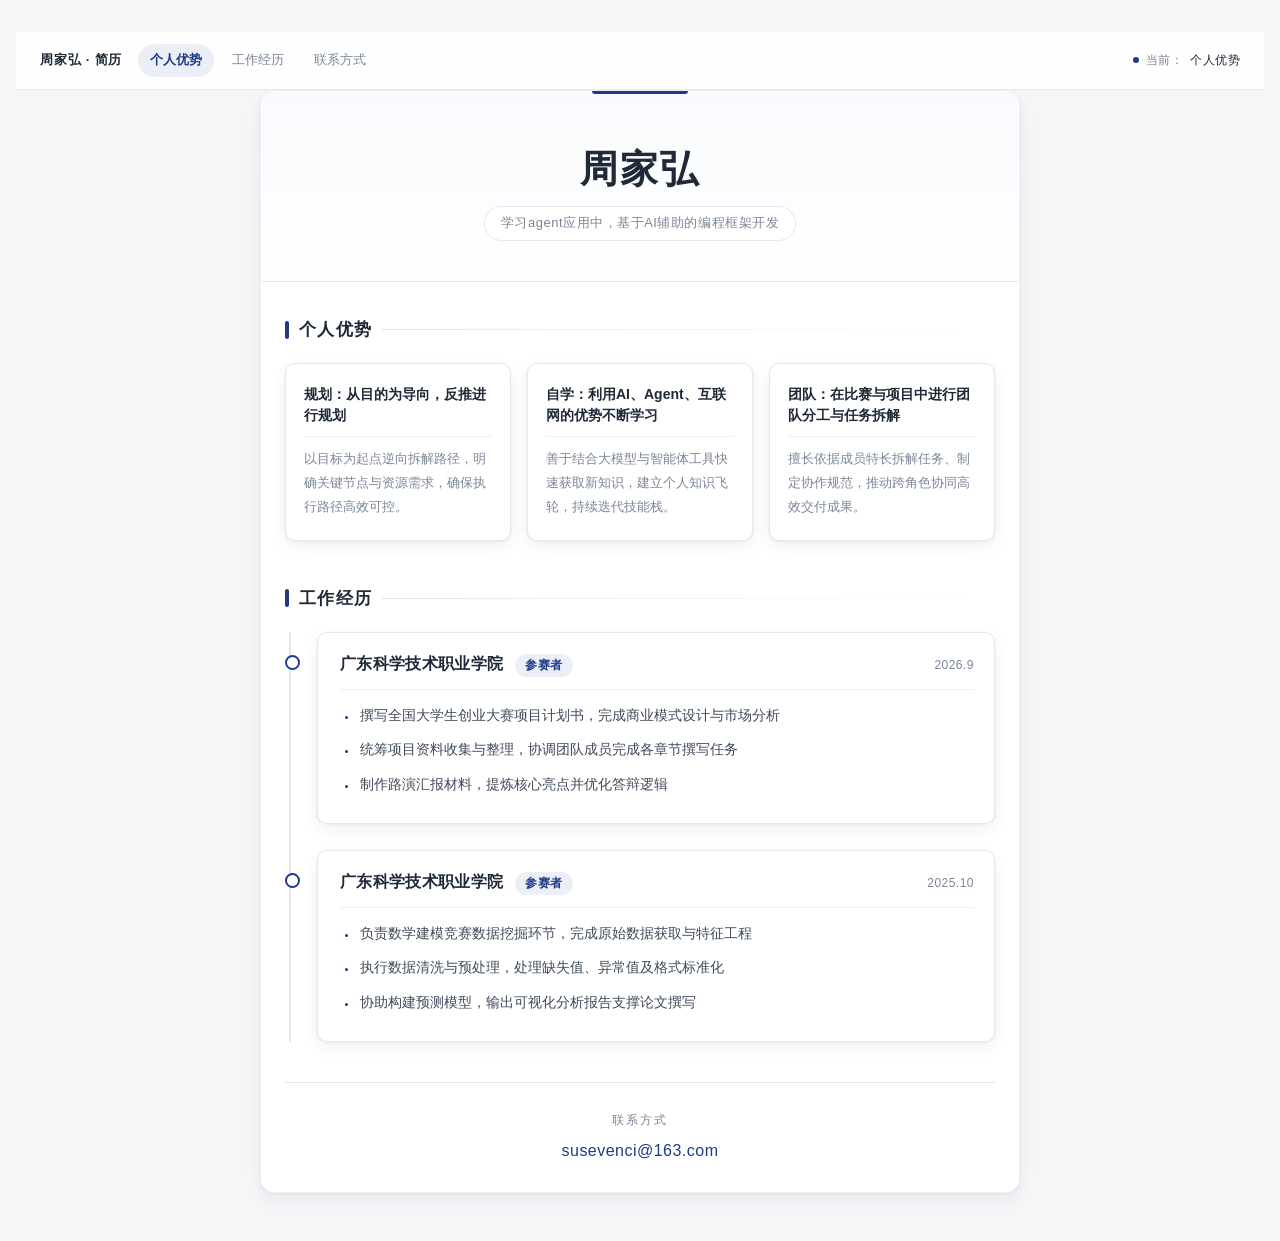
==== 11/index.html @ bbcad7f7 "feat: 简历页面切换简约专业风格并拆分样式与脚本" ====
<!DOCTYPE html>
<html lang="zh-CN">
<head>
  <meta charset="UTF-8">
  <meta name="viewport" content="width=device-width, initial-scale=1.0">
  <title>周家弘 - 个人简历</title>
  <link rel="stylesheet" href="resume.css">
</head>
<body>
  <!-- 顶部导航栏：可直接跳转栏目，右侧显示当前所在栏目 -->
  <nav class="topbar" aria-label="页面导航">
    <span class="topbar-brand">周家弘 · 简历</span>
    <div class="nav">
      <a class="nav-link" href="#strengths" data-target="strengths">个人优势</a>
      <a class="nav-link" href="#experience" data-target="experience">工作经历</a>
      <a class="nav-link" href="#contact" data-target="contact">联系方式</a>
    </div>
    <span class="topbar-status">当前：<b id="currentSection">个人优势</b></span>
  </nav>

  <div class="container">
    <!-- 顶部：姓名 + 一句话介绍 -->
    <header class="header reveal" id="top">
      <h1 class="name">周家弘</h1>
      <p class="intro">学习agent应用中，基于AI辅助的编程框架开发</p>
    </header>

    <!-- 个人优势 -->
    <section class="strengths reveal anchor" id="strengths">
      <h2 class="section-title">个人优势</h2>

      <div class="strength-list">
        <div class="strength-item">
          <div class="strength-title">规划：从目的为导向，反推进行规划</div>
          <div class="strength-desc">以目标为起点逆向拆解路径，明确关键节点与资源需求，确保执行路径高效可控。</div>
        </div>

        <div class="strength-item">
          <div class="strength-title">自学：利用AI、Agent、互联网的优势不断学习</div>
          <div class="strength-desc">善于结合大模型与智能体工具快速获取新知识，建立个人知识飞轮，持续迭代技能栈。</div>
        </div>

        <div class="strength-item">
          <div class="strength-title">团队：在比赛与项目中进行团队分工与任务拆解</div>
          <div class="strength-desc">擅长依据成员特长拆解任务、制定协作规范，推动跨角色协同高效交付成果。</div>
        </div>
      </div>
    </section>

    <!-- 工作经历 -->
    <section class="experience reveal anchor" id="experience">
      <h2 class="section-title">工作经历</h2>

      <div class="timeline">
        <!-- 经历二（时间更近，排在前面） -->
        <article class="exp-item">
          <div class="exp-header">
            <span class="exp-company">广东科学技术职业学院</span>
            <span class="exp-role">参赛者</span>
            <time class="exp-time" datetime="2026-09">2026.9</time>
          </div>
          <ul class="exp-duties">
            <li>撰写全国大学生创业大赛项目计划书，完成商业模式设计与市场分析</li>
            <li>统筹项目资料收集与整理，协调团队成员完成各章节撰写任务</li>
            <li>制作路演汇报材料，提炼核心亮点并优化答辩逻辑</li>
          </ul>
        </article>

        <!-- 经历一 -->
        <article class="exp-item">
          <div class="exp-header">
            <span class="exp-company">广东科学技术职业学院</span>
            <span class="exp-role">参赛者</span>
            <time class="exp-time" datetime="2025-10">2025.10</time>
          </div>
          <ul class="exp-duties">
            <li>负责数学建模竞赛数据挖掘环节，完成原始数据获取与特征工程</li>
            <li>执行数据清洗与预处理，处理缺失值、异常值及格式标准化</li>
            <li>协助构建预测模型，输出可视化分析报告支撑论文撰写</li>
          </ul>
        </article>
      </div>
    </section>

    <!-- 底部联系方式 -->
    <footer class="contact reveal anchor" id="contact">
      <p class="contact-label">联系方式</p>
      <a href="mailto:susevenci@163.com" class="contact-email">susevenci@163.com</a>
    </footer>
  </div>

  <!-- 回到顶部按钮 -->
  <button class="to-top" id="toTop" type="button" aria-label="回到顶部" title="回到顶部">
    <svg viewBox="0 0 24 24" fill="none" stroke="currentColor" stroke-width="2.2"
         stroke-linecap="round" stroke-linejoin="round" aria-hidden="true">
      <path d="M12 19V5"></path>
      <path d="M5 12l7-7 7 7"></path>
    </svg>
  </button>

  <script src="resume.js"></script>
</body>
</html>
---- 11/resume.css ----
/* ==========================================================================
   周家弘 · 个人简历 —— 样式表
   风格：简约专业（白底、深灰字、藏蓝点缀）
   ========================================================================== */

:root {
  /* ---- 配色 ---- */
  --bg-base: #f5f6f8;        /* 页面底色：极浅灰 */
  --bg-panel: #ffffff;       /* 容器/卡片底色：白 */
  --bg-panel-2: #ffffff;     /* 卡片底色 */
  --bg-panel-3: #f7f9fc;     /* 卡片悬浮底色 */
  --line: #e3e7ee;           /* 分割线 */
  --line-soft: #edf0f5;      /* 更弱的分割线 */
  --text-1: #1f2937;         /* 大标题：深灰 */
  --text-2: #3f4a5a;         /* 正文 */
  --text-3: #7b8698;         /* 次要信息：中灰 */
  --accent: #1e3a8a;         /* 藏蓝点缀 */
  --accent-soft: #2b4c9b;    /* 藏蓝（浅一档） */
  --accent-dim: rgba(30, 58, 138, 0.08);
  --shadow-sm: 0 1px 3px rgba(23, 37, 62, 0.06), 0 6px 18px rgba(23, 37, 62, 0.06);
  --shadow-md: 0 10px 26px rgba(23, 37, 62, 0.12);
  --radius-lg: 14px;
  --radius-md: 10px;
}

* {
  box-sizing: border-box;
  margin: 0;
  padding: 0;
}

html {
  scroll-behavior: smooth;
}

body {
  font-family: -apple-system, BlinkMacSystemFont, "Segoe UI", "PingFang SC", "Microsoft YaHei", sans-serif;
  line-height: 1.6;
  color: var(--text-2);
  background: var(--bg-base);
  padding: 32px 16px 48px;
  -webkit-font-smoothing: antialiased;
}

/* 锚点跳转时预留导航栏高度，避免内容被遮挡 */
.anchor {
  scroll-margin-top: 78px;
}

.container {
  max-width: 760px;
  margin: 0 auto;
  background: var(--bg-panel);
  border: 1px solid var(--line-soft);
  border-radius: var(--radius-lg);
  box-shadow: var(--shadow-sm);
  padding: 0 0 28px;
  overflow: hidden;
}

/* ============ 顶部：名片感 ============ */
.header {
  position: relative;
  text-align: center;
  padding: 56px 34px 40px;
  margin-bottom: 34px;
  border-bottom: 1px solid var(--line);
  background: linear-gradient(180deg, #f8fafd 0%, #ffffff 100%);
}

/* 名片上方的一抹藏蓝细线 */
.header::before {
  content: "";
  position: absolute;
  top: 0;
  left: 50%;
  transform: translateX(-50%);
  width: 96px;
  height: 3px;
  border-radius: 0 0 4px 4px;
  background: var(--accent);
}

.name {
  font-size: 38px;
  font-weight: 700;
  color: var(--text-1);
  letter-spacing: 0.06em;
  margin-bottom: 14px;
  line-height: 1.2;
}

.intro {
  font-size: 13px;
  color: var(--text-3);
  letter-spacing: 0.04em;
  display: inline-block;
  padding: 6px 16px;
  border: 1px solid var(--line);
  border-radius: 999px;
  background: #fff;
}

/* ============ 区块标题（二级层级） ============ */
.section-title {
  font-size: 17px;
  font-weight: 600;
  color: var(--text-1);
  letter-spacing: 0.08em;
  margin-bottom: 20px;
  padding-left: 14px;
  padding-bottom: 0;
  border-bottom: none;
  position: relative;
  display: flex;
  align-items: center;
  gap: 10px;
}

.section-title::before {
  content: "";
  position: absolute;
  left: 0;
  top: 50%;
  transform: translateY(-50%);
  width: 4px;
  height: 18px;
  border-radius: 2px;
  background: var(--accent);
}

.section-title::after {
  content: "";
  flex: 1;
  height: 1px;
  background: linear-gradient(90deg, var(--line), transparent);
}

/* ============ 个人优势：三张并列卡片 ============ */
.strengths {
  margin-bottom: 44px;
  padding: 0 24px;
}

.strength-list {
  display: grid;
  grid-template-columns: repeat(3, 1fr);
  gap: 16px;
}

.strength-item {
  margin-bottom: 0;
  padding: 20px 18px;
  background: var(--bg-panel-2);
  border: 1px solid var(--line);
  border-radius: var(--radius-md);
  box-shadow: var(--shadow-sm);
  transition: transform 0.28s ease, box-shadow 0.28s ease, border-color 0.28s ease, background 0.28s ease;
}

.strength-item:hover {
  transform: translateY(-6px);
  background: var(--bg-panel-3);
  border-color: rgba(30, 58, 138, 0.28);
  box-shadow: var(--shadow-md);
}

.strength-title {
  font-size: 14px;
  font-weight: 600;
  color: var(--text-1);
  line-height: 1.5;
  margin-bottom: 10px;
  padding-bottom: 10px;
  border-bottom: 1px solid var(--line-soft);
}

.strength-desc {
  font-size: 13px;
  color: var(--text-3);
  line-height: 1.85;
}

/* ============ 工作经历：左侧时间轴 ============ */
.experience {
  margin-bottom: 40px;
  padding: 0 24px;
}

.timeline {
  position: relative;
  padding-left: 26px;
  margin-left: 4px;
  border-left: 2px solid var(--line);
}

.exp-item {
  position: relative;
  margin-bottom: 26px;
  padding: 18px 20px 18px 22px;
  background: var(--bg-panel-2);
  border: 1px solid var(--line);
  border-radius: var(--radius-md);
  box-shadow: var(--shadow-sm);
  transition: transform 0.28s ease, box-shadow 0.28s ease, border-color 0.28s ease, background 0.28s ease;
}

.exp-item:last-child {
  margin-bottom: 0;
}

/* 时间轴节点：小圆点 */
.exp-item::before {
  content: "";
  position: absolute;
  left: -33px;
  top: 22px;
  width: 11px;
  height: 11px;
  border-radius: 50%;
  background: #fff;
  border: 2px solid var(--accent);
  transition: background 0.28s ease;
}

.exp-item:hover {
  transform: translateY(-4px);
  background: var(--bg-panel-3);
  border-color: rgba(30, 58, 138, 0.28);
  box-shadow: var(--shadow-md);
}

.exp-item:hover::before {
  background: var(--accent);
}

.exp-header {
  display: flex;
  flex-wrap: wrap;
  gap: 12px;
  align-items: baseline;
  margin-bottom: 12px;
  padding-bottom: 12px;
  border-bottom: 1px solid var(--line-soft);
}

.exp-company {
  font-size: 16px;
  font-weight: 600;
  color: var(--text-1);
  letter-spacing: 0.02em;
}

.exp-role {
  font-size: 12px;
  color: var(--accent);
  background: var(--accent-dim);
  font-weight: 600;
  padding: 2px 10px;
  border-radius: 999px;
  letter-spacing: 0.04em;
}

.exp-time {
  font-size: 12px;
  color: var(--text-3);
  margin-left: auto;
  letter-spacing: 0.04em;
  font-variant-numeric: tabular-nums;
}

.exp-duties {
  font-size: 13.5px;
  color: var(--text-2);
  line-height: 2.1;
  padding-left: 18px;
}

.exp-duties li {
  margin-bottom: 6px;
  padding-left: 2px;
}

.exp-duties li::marker {
  color: var(--accent);
  font-size: 0.85em;
}

/* ============ 底部联系方式 ============ */
.contact {
  text-align: center;
  padding: 28px 24px 0;
  border-top: 1px solid var(--line);
  margin: 0 24px;
}

.contact-label {
  font-size: 12px;
  color: var(--text-3);
  letter-spacing: 0.16em;
  margin-bottom: 8px;
  text-transform: uppercase;
}

.contact-email {
  font-size: 16px;
  color: var(--accent);
  text-decoration: none;
  word-break: break-all;
  font-weight: 500;
  letter-spacing: 0.03em;
  transition: color 0.25s ease;
}

.contact-email:hover {
  color: var(--accent-soft);
  text-decoration: underline;
}

/* ============ 顶部导航栏 ============ */
.topbar {
  position: sticky;
  top: 0;
  z-index: 50;
  display: flex;
  align-items: center;
  gap: 16px;
  padding: 12px 24px;
  background: rgba(255, 255, 255, 0.86);
  -webkit-backdrop-filter: blur(12px);
  backdrop-filter: blur(12px);
  border-bottom: 1px solid var(--line);
}

.topbar-brand {
  font-size: 13px;
  font-weight: 600;
  color: var(--text-1);
  letter-spacing: 0.06em;
  white-space: nowrap;
}

.nav {
  display: flex;
  gap: 6px;
  overflow-x: auto;
  scrollbar-width: none;
}

.nav::-webkit-scrollbar {
  display: none;
}

.nav-link {
  position: relative;
  padding: 6px 12px;
  font-size: 13px;
  color: var(--text-3);
  text-decoration: none;
  border-radius: 999px;
  white-space: nowrap;
  transition: color 0.25s ease, background 0.25s ease;
}

.nav-link:hover {
  color: var(--text-1);
  background: rgba(30, 58, 138, 0.06);
}

.nav-link.is-active {
  color: var(--accent);
  background: var(--accent-dim);
  font-weight: 600;
}

/* 右侧：当前所在栏目提示 */
.topbar-status {
  margin-left: auto;
  display: flex;
  align-items: center;
  gap: 7px;
  font-size: 12px;
  color: var(--text-3);
  letter-spacing: 0.04em;
  white-space: nowrap;
}

.topbar-status::before {
  content: "";
  width: 6px;
  height: 6px;
  border-radius: 50%;
  background: var(--accent);
  animation: pulse 2s ease-in-out infinite;
}

.topbar-status b {
  color: var(--text-1);
  font-weight: 500;
}

@keyframes pulse {
  0%, 100% { opacity: 1; transform: scale(1); }
  50% { opacity: 0.4; transform: scale(0.82); }
}

/* ============ 回到顶部按钮 ============ */
.to-top {
  position: fixed;
  right: 24px;
  bottom: 24px;
  z-index: 60;
  width: 46px;
  height: 46px;
  display: flex;
  align-items: center;
  justify-content: center;
  color: #fff;
  background: var(--accent);
  border: 1px solid var(--accent);
  border-radius: 50%;
  cursor: pointer;
  box-shadow: var(--shadow-md);
  opacity: 0;
  visibility: hidden;
  transform: translateY(14px);
  transition: opacity 0.3s ease, transform 0.3s ease, visibility 0.3s ease,
              background 0.3s ease, box-shadow 0.3s ease;
}

.to-top svg {
  width: 20px;
  height: 20px;
}

.to-top.is-shown {
  opacity: 1;
  visibility: visible;
  transform: translateY(0);
}

.to-top:hover {
  background: var(--accent-soft);
  box-shadow: 0 14px 28px rgba(23, 37, 62, 0.22);
}

/* ============ 滚动淡入 ============ */
.reveal {
  opacity: 0;
  transform: translateY(18px);
  transition: opacity 0.7s ease, transform 0.7s ease;
}

.reveal.is-visible {
  opacity: 1;
  transform: translateY(0);
}

/* ============ 响应式 ============ */
@media (max-width: 720px) {
  .strength-list {
    grid-template-columns: 1fr;
  }
}

@media (max-width: 480px) {
  body { padding: 16px 10px 32px; }
  .container { border-radius: 12px; }
  .header { padding: 42px 22px 30px; }
  .name { font-size: 28px; }
  .intro { font-size: 12px; }
  .strengths, .experience { padding: 0 16px; }
  .contact { margin: 0 16px; padding: 24px 0 0; }
  .exp-header { flex-direction: column; align-items: flex-start; gap: 8px; }
  .exp-time { margin-left: 0; }
  .timeline { padding-left: 20px; }
  .exp-item::before { left: -27px; }
  .topbar { padding: 10px 14px; gap: 10px; }
  .topbar-brand { display: none; }
  .to-top { right: 14px; bottom: 14px; width: 42px; height: 42px; }
}

@media (prefers-reduced-motion: reduce) {
  .reveal { opacity: 1; transform: none; transition: none; }
  .strength-item, .exp-item { transition: none; }
  html { scroll-behavior: auto; }
}
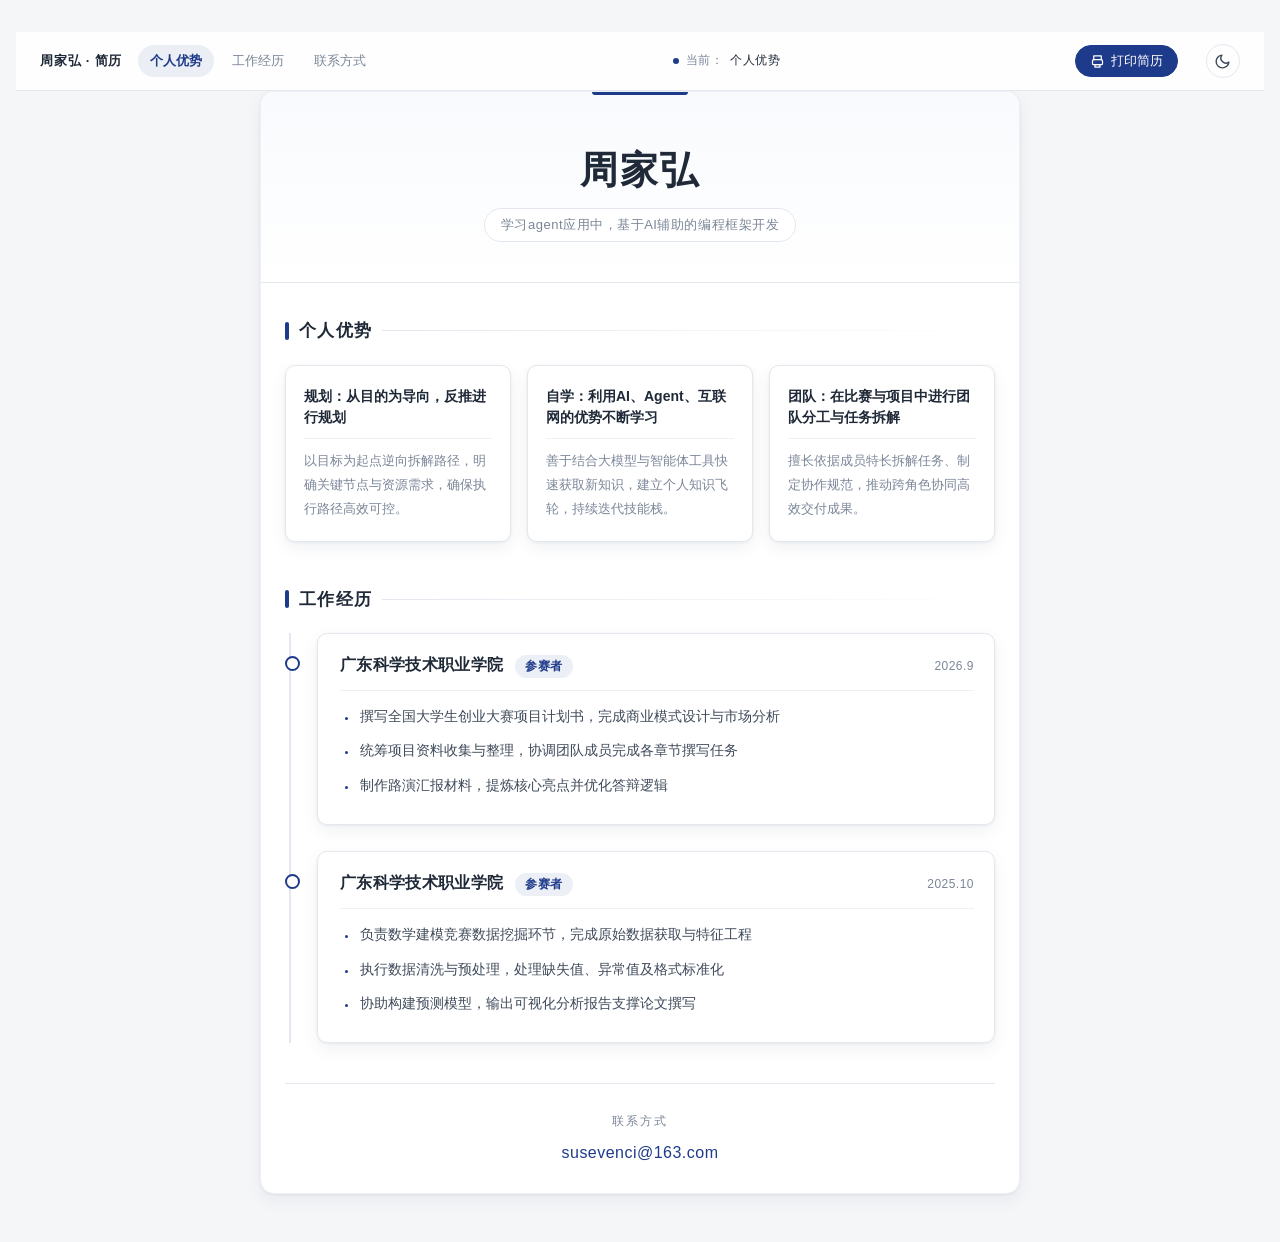
==== commit db540141: "chore: 将简历项目移动到 11/ 目录下" ====
--- a/11/index.html
+++ b/11/index.html
@@ -16,6 +16,30 @@
       <a class="nav-link" href="#contact" data-target="contact">联系方式</a>
     </div>
     <span class="topbar-status">当前：<b id="currentSection">个人优势</b></span>
+
+    <!-- 打印简历 -->
+    <button class="print-btn" id="printBtn" type="button" aria-label="打印简历" title="打印简历">
+      <svg viewBox="0 0 24 24" fill="none" stroke="currentColor" stroke-width="2"
+           stroke-linecap="round" stroke-linejoin="round" aria-hidden="true">
+        <path d="M6 9V3h12v6"></path>
+        <rect x="4" y="9" width="16" height="8" rx="2"></rect>
+        <path d="M8 17h8v4H8z"></path>
+      </svg>
+      <span class="print-btn-text">打印简历</span>
+    </button>
+
+    <!-- 主题切换开关 -->
+    <button class="theme-toggle" id="themeToggle" type="button" aria-label="切换深色模式" title="切换深色模式">
+      <svg class="icon-moon" viewBox="0 0 24 24" fill="none" stroke="currentColor" stroke-width="2"
+           stroke-linecap="round" stroke-linejoin="round" aria-hidden="true">
+        <path d="M21 12.8A9 9 0 1 1 11.2 3a7 7 0 0 0 9.8 9.8z"></path>
+      </svg>
+      <svg class="icon-sun" viewBox="0 0 24 24" fill="none" stroke="currentColor" stroke-width="2"
+           stroke-linecap="round" stroke-linejoin="round" aria-hidden="true">
+        <circle cx="12" cy="12" r="4.2"></circle>
+        <path d="M12 2v2.2M12 19.8V22M2 12h2.2M19.8 12H22M4.9 4.9l1.6 1.6M17.5 17.5l1.6 1.6M19.1 4.9l-1.6 1.6M6.5 17.5l-1.6 1.6"></path>
+      </svg>
+    </button>
   </nav>
 
   <div class="container">
--- a/11/resume.css
+++ b/11/resume.css
@@ -4,23 +4,65 @@
    ========================================================================== */
 
 :root {
-  /* ---- 配色 ---- */
+  /* ---- 配色（浅色模式） ---- */
   --bg-base: #f5f6f8;        /* 页面底色：极浅灰 */
   --bg-panel: #ffffff;       /* 容器/卡片底色：白 */
   --bg-panel-2: #ffffff;     /* 卡片底色 */
   --bg-panel-3: #f7f9fc;     /* 卡片悬浮底色 */
+  --bg-header: linear-gradient(180deg, #f8fafd 0%, #ffffff 100%);
+  --bg-chip: #ffffff;        /* 胶囊/小圆点内底色 */
+  --bg-topbar: rgba(255, 255, 255, 0.86);
+  --bg-nav-hover: rgba(30, 58, 138, 0.06);
   --line: #e3e7ee;           /* 分割线 */
   --line-soft: #edf0f5;      /* 更弱的分割线 */
+  --line-hover: rgba(30, 58, 138, 0.28);
   --text-1: #1f2937;         /* 大标题：深灰 */
   --text-2: #3f4a5a;         /* 正文 */
   --text-3: #7b8698;         /* 次要信息：中灰 */
   --accent: #1e3a8a;         /* 藏蓝点缀 */
   --accent-soft: #2b4c9b;    /* 藏蓝（浅一档） */
   --accent-dim: rgba(30, 58, 138, 0.08);
+  --on-accent: #ffffff;      /* 藏蓝底上的文字色 */
   --shadow-sm: 0 1px 3px rgba(23, 37, 62, 0.06), 0 6px 18px rgba(23, 37, 62, 0.06);
   --shadow-md: 0 10px 26px rgba(23, 37, 62, 0.12);
   --radius-lg: 14px;
   --radius-md: 10px;
+}
+
+/* ---- 配色（深色模式） ---- */
+[data-theme="dark"] {
+  --bg-base: #10151f;        /* 页面底色：深灰蓝 */
+  --bg-panel: #161c28;       /* 容器底色 */
+  --bg-panel-2: #1a2130;     /* 卡片底色 */
+  --bg-panel-3: #202a3c;     /* 卡片悬浮底色 */
+  --bg-header: linear-gradient(180deg, #1b2333 0%, #161c28 100%);
+  --bg-chip: #1f2735;
+  --bg-topbar: rgba(16, 21, 31, 0.86);
+  --bg-nav-hover: rgba(147, 180, 255, 0.10);
+  --line: #2a3446;
+  --line-soft: #232c3c;
+  --line-hover: rgba(147, 180, 255, 0.42);
+  --text-1: #eef2f8;         /* 大标题：近白 */
+  --text-2: #c3ccda;         /* 正文 */
+  --text-3: #8a95a8;         /* 次要信息 */
+  --accent: #93b4ff;         /* 深色下的藏蓝点缀（提亮） */
+  --accent-soft: #b3caff;
+  --accent-dim: rgba(147, 180, 255, 0.14);
+  --on-accent: #10151f;
+  --shadow-sm: 0 1px 3px rgba(0, 0, 0, 0.4), 0 6px 18px rgba(0, 0, 0, 0.32);
+  --shadow-md: 0 10px 26px rgba(0, 0, 0, 0.5);
+}
+
+/* 主题切换过渡 */
+body,
+.container,
+.header,
+.strength-item,
+.exp-item,
+.topbar,
+.intro,
+.to-top {
+  transition: background-color 0.3s ease, color 0.3s ease, border-color 0.3s ease;
 }
 
 * {
@@ -65,7 +107,7 @@
   padding: 56px 34px 40px;
   margin-bottom: 34px;
   border-bottom: 1px solid var(--line);
-  background: linear-gradient(180deg, #f8fafd 0%, #ffffff 100%);
+  background: var(--bg-header);
 }
 
 /* 名片上方的一抹藏蓝细线 */
@@ -98,7 +140,7 @@
   padding: 6px 16px;
   border: 1px solid var(--line);
   border-radius: 999px;
-  background: #fff;
+  background: var(--bg-chip);
 }
 
 /* ============ 区块标题（二级层级） ============ */
@@ -161,7 +203,7 @@
 .strength-item:hover {
   transform: translateY(-6px);
   background: var(--bg-panel-3);
-  border-color: rgba(30, 58, 138, 0.28);
+  border-color: var(--line-hover);
   box-shadow: var(--shadow-md);
 }
 
@@ -218,7 +260,7 @@
   width: 11px;
   height: 11px;
   border-radius: 50%;
-  background: #fff;
+  background: var(--bg-chip);
   border: 2px solid var(--accent);
   transition: background 0.28s ease;
 }
@@ -226,7 +268,7 @@
 .exp-item:hover {
   transform: translateY(-4px);
   background: var(--bg-panel-3);
-  border-color: rgba(30, 58, 138, 0.28);
+  border-color: var(--line-hover);
   box-shadow: var(--shadow-md);
 }
 
@@ -326,7 +368,7 @@
   align-items: center;
   gap: 16px;
   padding: 12px 24px;
-  background: rgba(255, 255, 255, 0.86);
+  background: var(--bg-topbar);
   -webkit-backdrop-filter: blur(12px);
   backdrop-filter: blur(12px);
   border-bottom: 1px solid var(--line);
@@ -364,7 +406,7 @@
 
 .nav-link:hover {
   color: var(--text-1);
-  background: rgba(30, 58, 138, 0.06);
+  background: var(--bg-nav-hover);
 }
 
 .nav-link.is-active {
@@ -403,6 +445,82 @@
   0%, 100% { opacity: 1; transform: scale(1); }
   50% { opacity: 0.4; transform: scale(0.82); }
 }
+
+/* ============ 打印简历按钮 ============ */
+.print-btn {
+  margin-left: auto;
+  display: flex;
+  align-items: center;
+  gap: 6px;
+  padding: 6px 14px;
+  flex: none;
+  font-size: 13px;
+  font-family: inherit;
+  color: var(--on-accent);
+  background: var(--accent);
+  border: 1px solid var(--accent);
+  border-radius: 999px;
+  cursor: pointer;
+  white-space: nowrap;
+  transition: background 0.25s ease, box-shadow 0.25s ease;
+}
+
+.print-btn svg {
+  width: 15px;
+  height: 15px;
+}
+
+.print-btn:hover {
+  background: var(--accent-soft);
+}
+
+.print-btn:focus-visible {
+  outline: 2px solid var(--accent);
+  outline-offset: 2px;
+}
+
+/* 打印按钮出现后，栏目状态提示不再需要左推 */
+.print-btn + .theme-toggle {
+  margin-left: 12px;
+}
+
+/* ============ 主题切换开关（右上角） ============ */
+.theme-toggle {
+  margin-left: 12px;
+  width: 34px;
+  height: 34px;
+  flex: none;
+  display: flex;
+  align-items: center;
+  justify-content: center;
+  color: var(--text-2);
+  background: transparent;
+  border: 1px solid var(--line);
+  border-radius: 50%;
+  cursor: pointer;
+  transition: color 0.25s ease, border-color 0.25s ease, background 0.25s ease;
+}
+
+.theme-toggle:hover {
+  color: var(--accent);
+  border-color: var(--line-hover);
+  background: var(--bg-nav-hover);
+}
+
+.theme-toggle:focus-visible {
+  outline: 2px solid var(--accent);
+  outline-offset: 2px;
+}
+
+.theme-toggle svg {
+  width: 17px;
+  height: 17px;
+}
+
+/* 浅色模式显示月亮（点击进入深色），深色模式显示太阳 */
+.theme-toggle .icon-sun { display: none; }
+[data-theme="dark"] .theme-toggle .icon-sun { display: block; }
+[data-theme="dark"] .theme-toggle .icon-moon { display: none; }
 
 /* ============ 回到顶部按钮 ============ */
 .to-top {
@@ -415,7 +533,7 @@
   display: flex;
   align-items: center;
   justify-content: center;
-  color: #fff;
+  color: var(--on-accent);
   background: var(--accent);
   border: 1px solid var(--accent);
   border-radius: 50%;
@@ -477,6 +595,8 @@
   .exp-item::before { left: -27px; }
   .topbar { padding: 10px 14px; gap: 10px; }
   .topbar-brand { display: none; }
+  .print-btn-text { display: none; }
+  .print-btn { padding: 6px 10px; }
   .to-top { right: 14px; bottom: 14px; width: 42px; height: 42px; }
 }
 
@@ -485,3 +605,204 @@
   .strength-item, .exp-item { transition: none; }
   html { scroll-behavior: auto; }
 }
+
+/* ==========================================================================
+   打印样式：A4 纸排版（Cmd/Ctrl + P 直接打印）
+   ========================================================================== */
+@page {
+  size: A4 portrait;
+  margin: 14mm 14mm;
+}
+
+@media print {
+  /* 打印时强制使用浅色配色，避免深色模式浪费墨水 */
+  :root,
+  [data-theme="dark"] {
+    --bg-base: #ffffff;
+    --bg-panel: #ffffff;
+    --bg-panel-2: #ffffff;
+    --bg-panel-3: #ffffff;
+    --bg-header: #ffffff;
+    --bg-chip: #ffffff;
+    --bg-topbar: #ffffff;
+    --bg-nav-hover: transparent;
+    --line: #d5d9e0;
+    --line-soft: #e6e9ee;
+    --line-hover: #d5d9e0;
+    --text-1: #111827;
+    --text-2: #333b48;
+    --text-3: #6b7280;
+    --accent: #1e3a8a;
+    --accent-soft: #1e3a8a;
+    --accent-dim: transparent;
+    --on-accent: #ffffff;
+    --shadow-sm: none;
+    --shadow-md: none;
+  }
+
+  /* 打印时隐藏所有屏幕专用元素 */
+  .topbar,
+  .to-top,
+  .print-btn,
+  .theme-toggle {
+    display: none !important;
+  }
+
+  html {
+    scroll-behavior: auto;
+  }
+
+  body {
+    background: #fff !important;
+    padding: 0;
+    font-size: 11pt;
+    -webkit-print-color-adjust: exact;
+    print-color-adjust: exact;
+  }
+
+  .container {
+    max-width: none;
+    width: 100%;
+    margin: 0;
+    padding: 0;
+    border: none;
+    border-radius: 0;
+    box-shadow: none;
+    background: #fff;
+  }
+
+  /* 关闭所有入场动画，避免打印时内容透明 */
+  .reveal {
+    opacity: 1 !important;
+    transform: none !important;
+    transition: none !important;
+  }
+
+  /* 顶部门面区：紧凑排布 */
+  .header {
+    padding: 0 0 10mm;
+    margin-bottom: 8mm;
+    background: #fff;
+    break-inside: avoid;
+  }
+
+  .header::before {
+    display: none;
+  }
+
+  .name {
+    font-size: 24pt;
+    margin-bottom: 3mm;
+    letter-spacing: 0.08em;
+  }
+
+  .intro {
+    font-size: 10pt;
+    padding: 0;
+    border: none;
+    background: transparent;
+    color: var(--text-3);
+  }
+
+  .section-title {
+    font-size: 13pt;
+    margin-bottom: 4mm;
+    padding-left: 10px;
+    break-after: avoid;
+  }
+
+  .strengths {
+    padding: 0;
+    margin-bottom: 8mm;
+  }
+
+  /* 优势卡片：打印时改为三列紧凑排布，不跨页断裂 */
+  .strength-list {
+    display: grid;
+    grid-template-columns: repeat(3, 1fr) !important;
+    gap: 4mm;
+  }
+
+  .strength-item {
+    padding: 4mm;
+    border: 1px solid var(--line);
+    border-radius: 6px;
+    box-shadow: none;
+    break-inside: avoid;
+  }
+
+  .strength-title {
+    font-size: 10.5pt;
+    margin-bottom: 2mm;
+    padding-bottom: 2mm;
+  }
+
+  .strength-desc {
+    font-size: 9.5pt;
+    line-height: 1.6;
+  }
+
+  .experience {
+    padding: 0;
+    margin-bottom: 8mm;
+  }
+
+  .timeline {
+    padding-left: 6mm;
+    border-left: 1px solid var(--line);
+  }
+
+  .exp-item {
+    padding: 4mm 4mm 4mm 5mm;
+    margin-bottom: 5mm;
+    border-radius: 6px;
+    box-shadow: none;
+    break-inside: avoid;
+  }
+
+  .exp-item::before {
+    left: -8.4mm;
+    top: 5mm;
+    width: 9px;
+    height: 9px;
+  }
+
+  .exp-header {
+    margin-bottom: 3mm;
+    padding-bottom: 3mm;
+  }
+
+  .exp-company {
+    font-size: 11.5pt;
+  }
+
+  .exp-role {
+    font-size: 9pt;
+    padding: 1px 8px;
+  }
+
+  .exp-time {
+    font-size: 9.5pt;
+  }
+
+  .exp-duties {
+    font-size: 10pt;
+    line-height: 1.75;
+    padding-left: 5mm;
+  }
+
+  .exp-duties li {
+    margin-bottom: 1.5mm;
+  }
+
+  .contact {
+    margin: 0;
+    padding-top: 6mm;
+    break-inside: avoid;
+  }
+
+  .contact-email {
+    font-size: 11pt;
+    color: var(--accent);
+  }
+}
